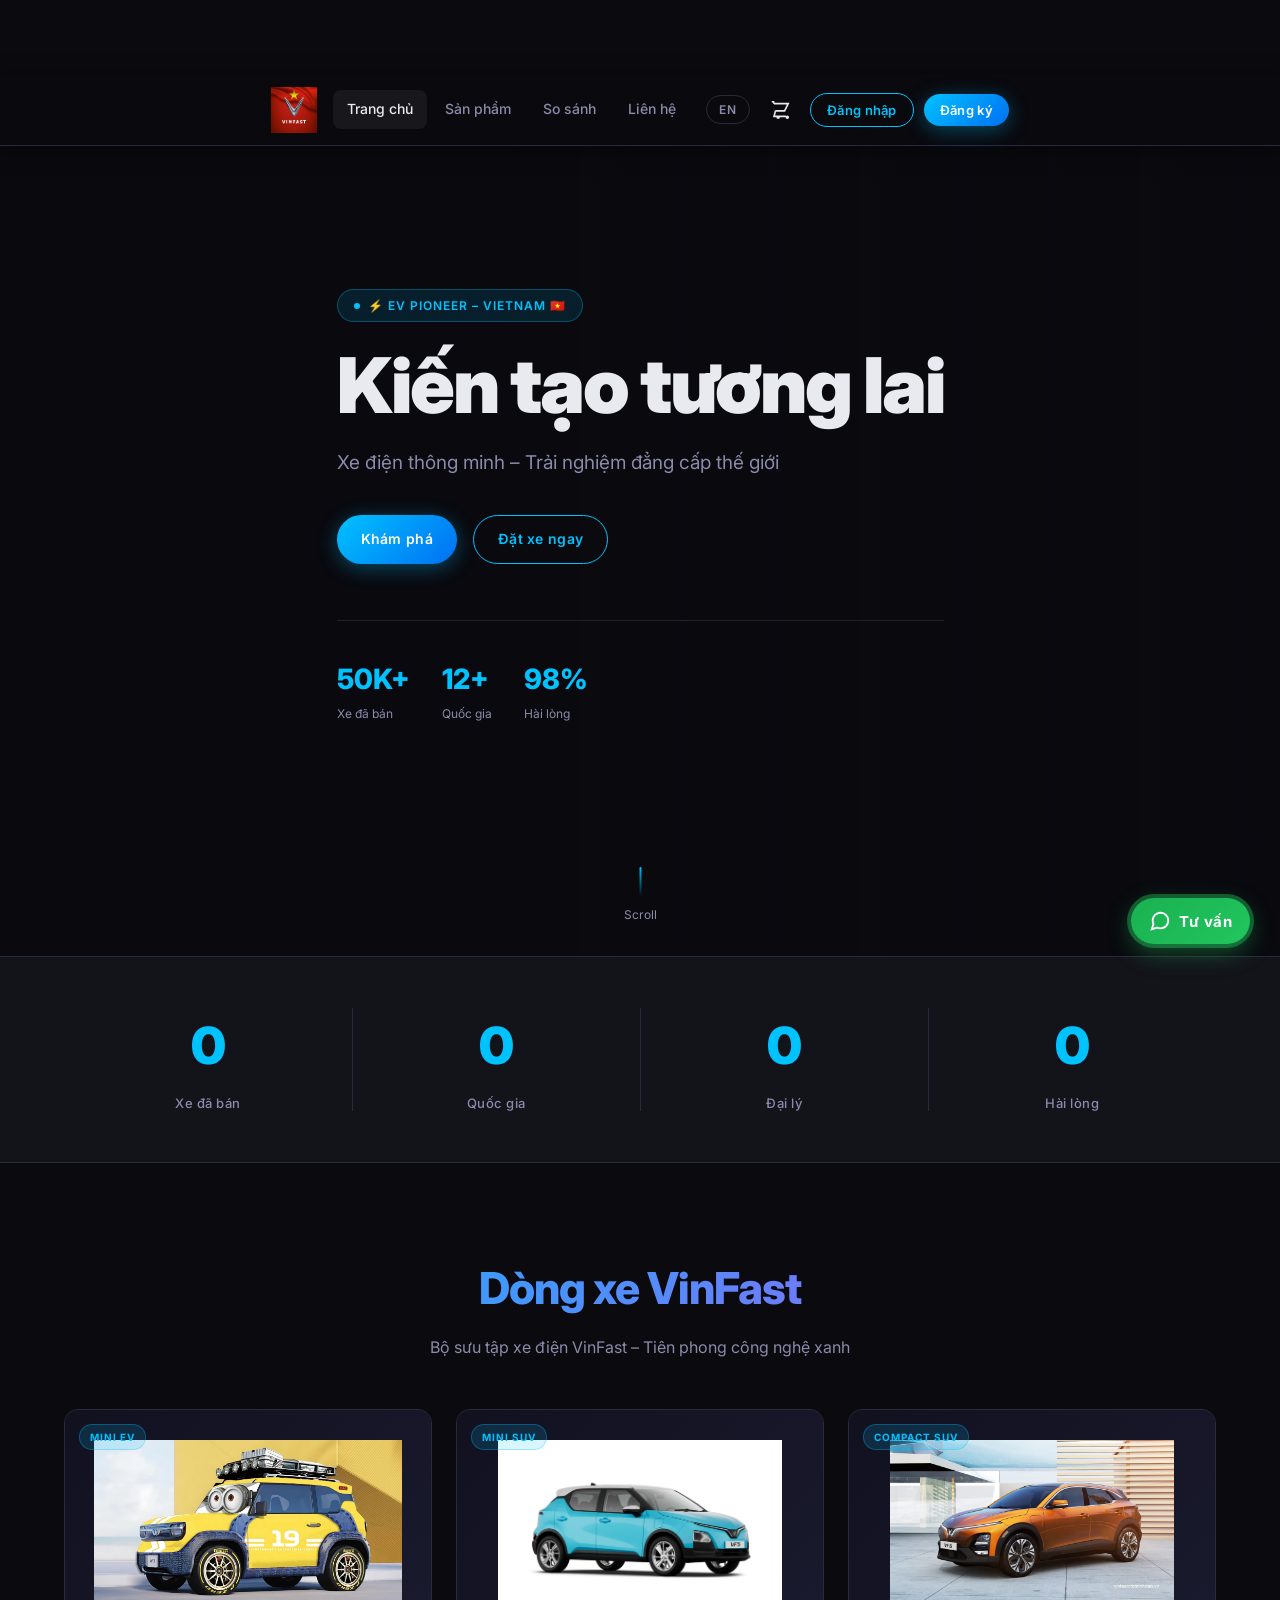
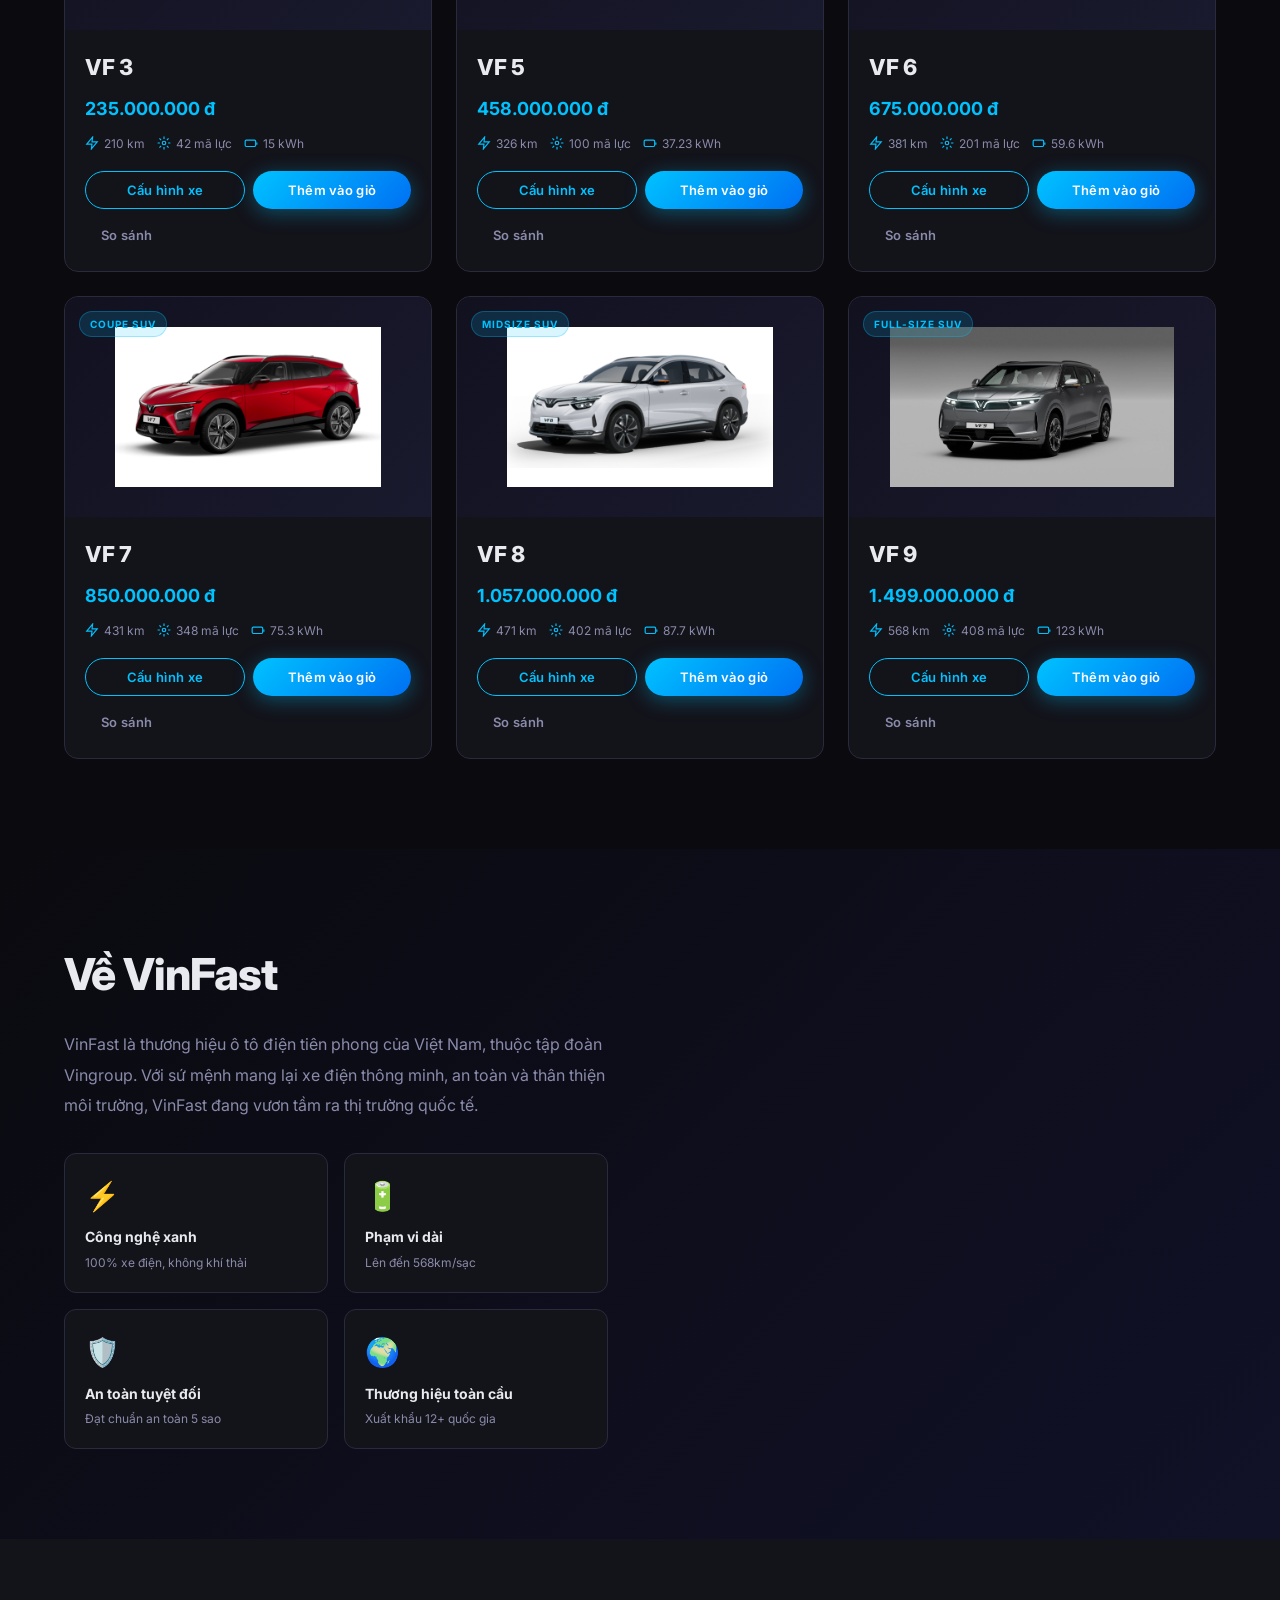
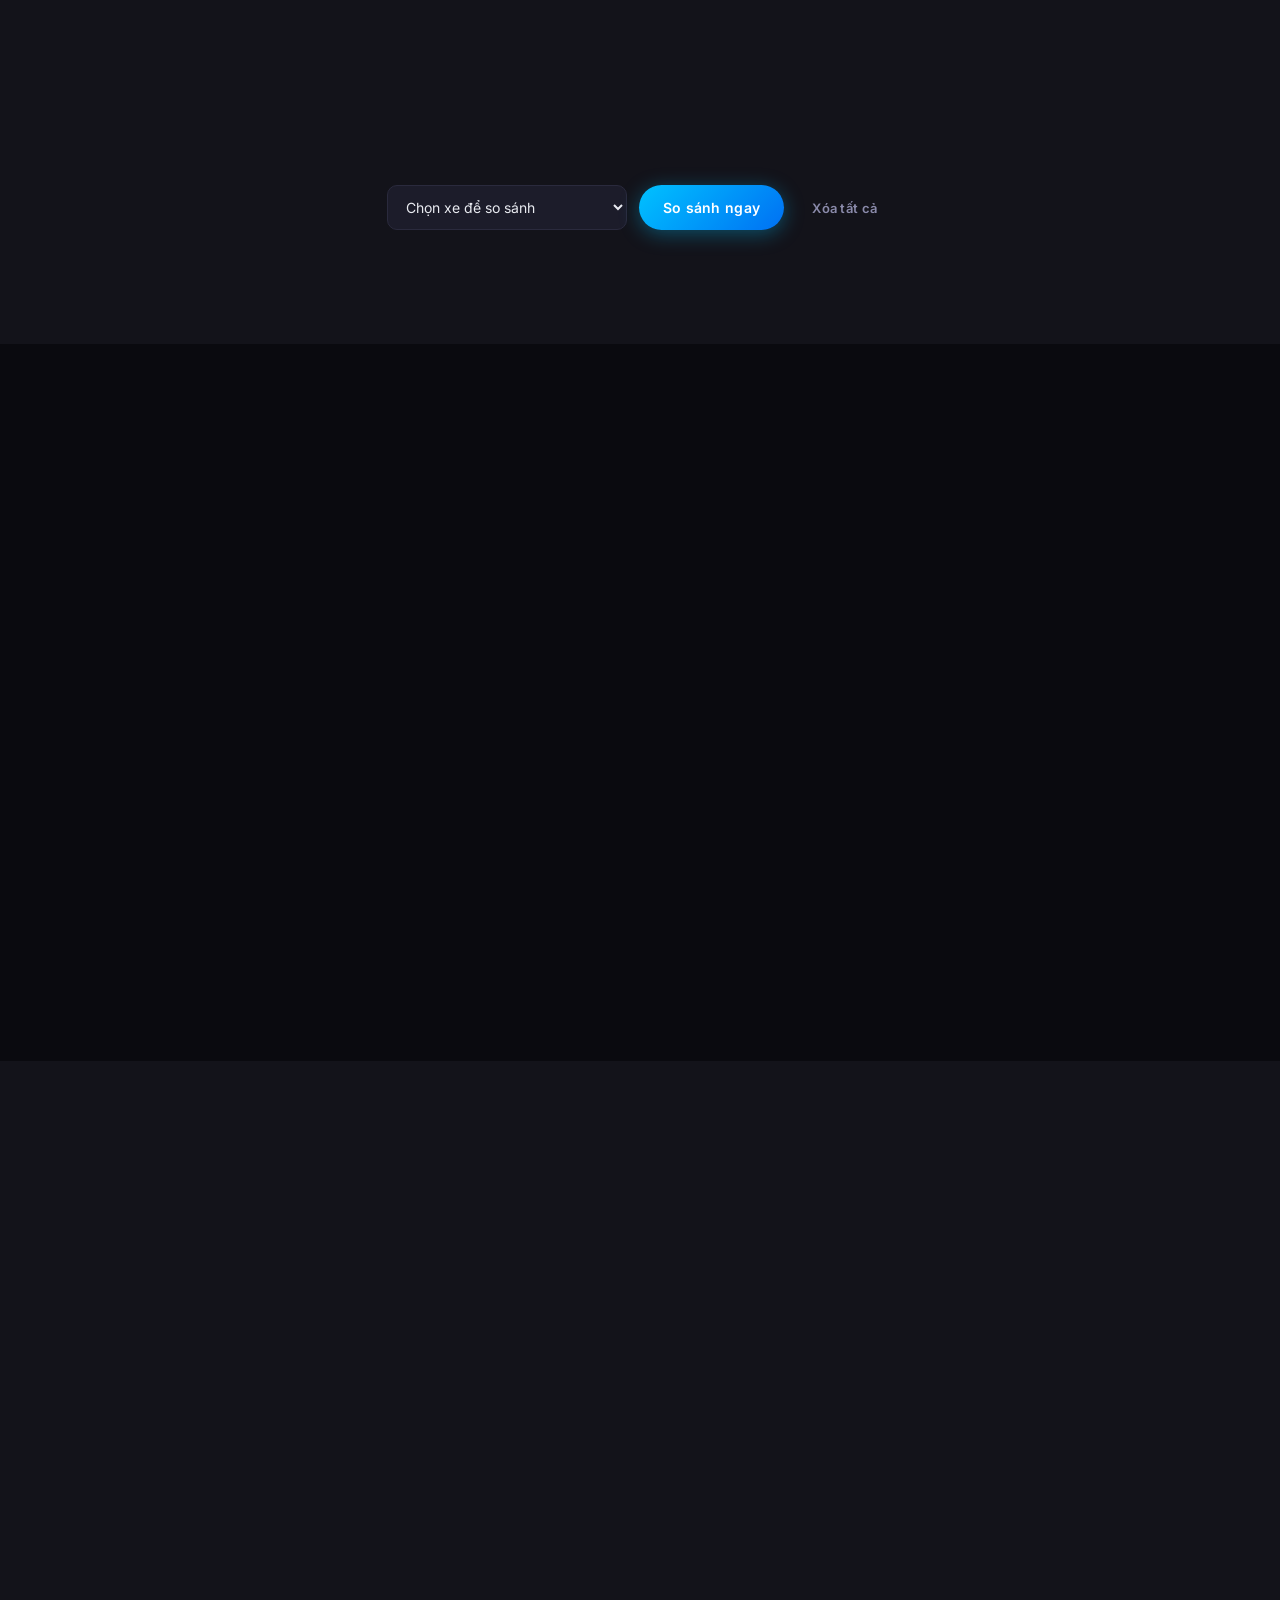
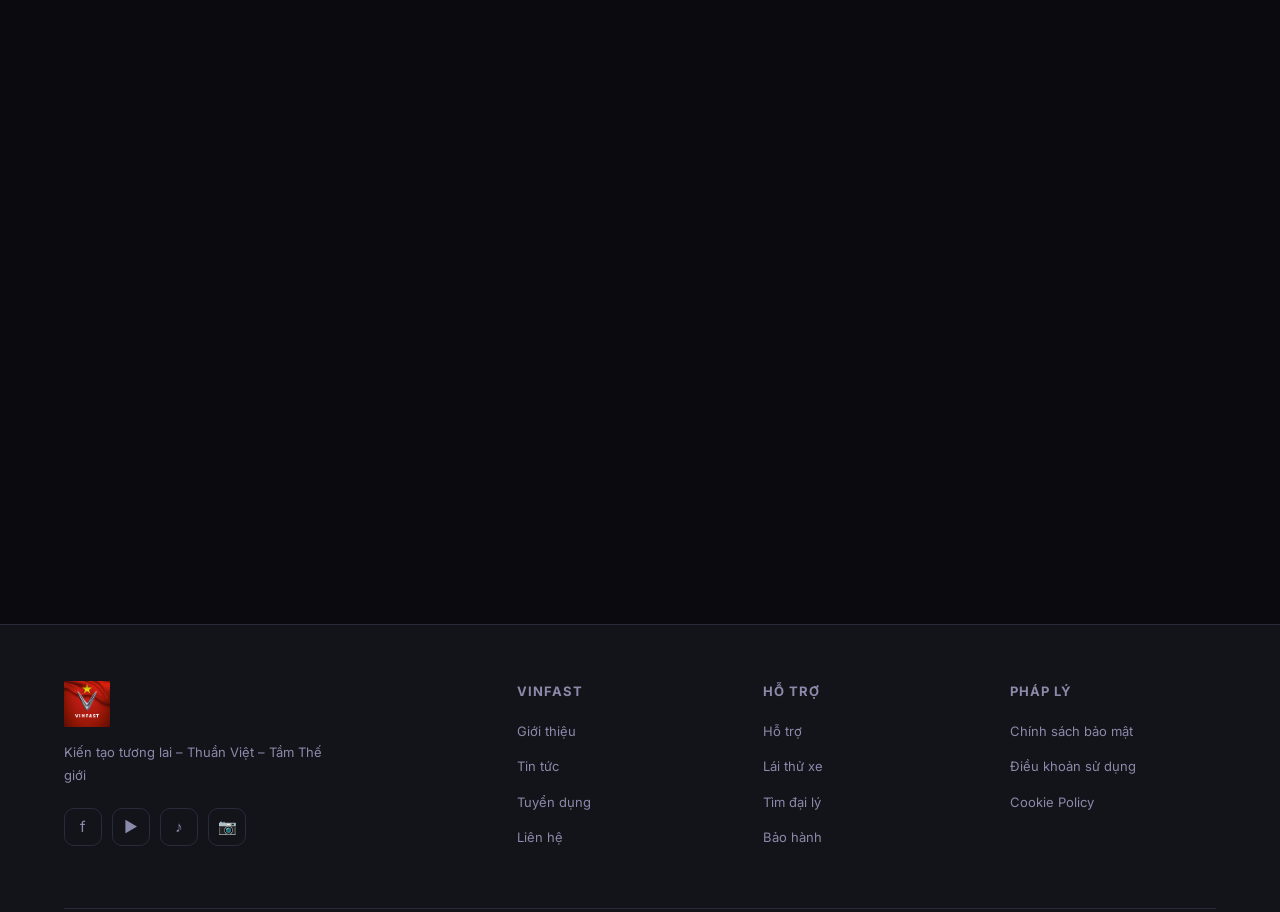
==== profile.html @ 120bb9c7 "Initial commit to GitHub" ====
<!DOCTYPE html>
<html lang="vi">

<head>
  <meta charset="UTF-8">
  <meta name="viewport" content="width=device-width,initial-scale=1">
  <title>Thông tin cá nhân | VinFast</title>
  <link rel="stylesheet" href="css/style.css?v=1.1">
  <style>
    body {
      background: #0f172a;
      color: #f8fafc;
    }

    .profile-section {
      padding: 120px 0 60px;
      min-height: calc(100vh - 300px);
    }

    .profile-grid {
      display: grid;
      grid-template-columns: 1fr 2fr;
      gap: 30px;
      margin-top: 40px;
    }

    @media(max-width: 768px) {
      .profile-grid {
        grid-template-columns: 1fr;
      }
    }

    .profile-card {
      background: rgba(255, 255, 255, 0.03);
      border: 1px solid rgba(255, 255, 255, 0.1);
      border-radius: 20px;
      padding: 30px;
      backdrop-filter: blur(10px);
    }

    .profile-avatar-wrap {
      text-align: center;
      margin-bottom: 24px;
    }

    .profile-avatar-big {
      width: 100px;
      height: 100px;
      border-radius: 50%;
      background: linear-gradient(135deg, #00c2ff, #0070f3);
      color: white;
      font-size: 40px;
      font-weight: 800;
      display: flex;
      align-items: center;
      justify-content: center;
      margin: 0 auto 16px;
      box-shadow: 0 10px 25px rgba(0, 194, 255, 0.3);
    }

    .profile-name-text {
      font-size: 24px;
      font-weight: 700;
      margin-bottom: 4px;
    }

    .profile-email-text {
      color: #94a3b8;
      font-size: 14px;
    }

    .order-history-list {
      margin-top: 20px;
    }

    .order-empty {
      text-align: center;
      padding: 40px 20px;
      background: rgba(0, 0, 0, 0.2);
      border-radius: 12px;
      color: #94a3b8;
    }
  </style>
</head>

<body>

  <!-- ===== HEADER ===== -->
  <header id="main-header" class="scrolled">
    <div class="container">
      <div class="header-inner">
        <a href="index.html" class="logo">
          <img src="images/vinfast_logo.png" alt="VinFast" class="logo-img">
        </a>
        <nav class="nav-links">
          <a href="index.html#hero" data-i18n="nav_home">Trang chủ</a>
          <a href="index.html#products" data-i18n="nav_products">Sản phẩm</a>
          <a href="index.html#compare" data-i18n="nav_compare">So sánh</a>
          <a href="index.html#contact" data-i18n="nav_contact">Liên hệ</a>
        </nav>
        <div class="header-actions">
          <button id="lang-toggle" class="lang-btn">EN</button>
          <button class="cart-btn" onclick="openCart()" aria-label="Giỏ hàng">
            <svg viewBox="0 0 24 24" fill="none" stroke-width="1.8">
              <path
                d="M3 3h2l.4 2M7 13h10l4-8H5.4M7 13l-1.5 6h13M10 21a1 1 0 100-2 1 1 0 000 2zm10 0a1 1 0 100-2 1 1 0 000 2z" />
            </svg>
            <span id="cart-badge">0</span>
          </button>
          <button id="nav-login-btn" class="btn btn-outline btn-sm" onclick="openAuthModal('login')"
            data-i18n="nav_login">Đăng nhập</button>
          <button id="nav-reg-btn" class="btn btn-primary btn-sm" onclick="openAuthModal('register')"
            data-i18n="nav_register">Đăng ký</button>
          <div id="nav-user-menu" style="display:none;align-items:center;gap:12px;position:relative">
            <div class="user-avatar" id="user-avatar-letter">U</div>
            <span id="nav-username"></span>
            <a href="profile.html" class="btn btn-outline btn-sm active"
              style="padding:4px 10px;font-size:12px;border-radius:6px;text-decoration:none;margin-right:8px"
              data-i18n="nav_profile">Hồ sơ</a>
            <button class="logout-btn" onclick="handleProfileLogout()" data-i18n="nav_logout">Đăng xuất</button>
          </div>
        </div>
        <button id="hamburger-btn" class="hamburger" aria-label="Menu">
          <span></span><span></span><span></span>
        </button>
      </div>
    </div>
  </header>

  <!-- MOBILE MENU -->
  <div id="mobile-menu">
    <a href="index.html#hero" data-i18n="nav_home">Trang chủ</a>
    <a href="index.html#products" data-i18n="nav_products">Sản phẩm</a>
    <a href="index.html#compare" data-i18n="nav_compare">So sánh</a>
    <a href="index.html#contact" data-i18n="nav_contact">Liên hệ</a>
    <div class="mobile-actions">
      <button id="lang-toggle-mobile" class="lang-btn"
        onclick="AppState.setLang(AppState.lang==='vi'?'en':'vi')">EN</button>
      <button id="mob-login-btn" class="btn btn-outline btn-sm" onclick="openAuthModal('login')"
        data-i18n="nav_login">Đăng nhập</button>
      <button id="mob-reg-btn" class="btn btn-primary btn-sm" onclick="openAuthModal('register')"
        data-i18n="nav_register">Đăng ký</button>
      <div id="mob-user-actions" style="display:none; gap:10px;">
        <a href="profile.html" class="btn btn-outline btn-sm active" data-i18n="nav_profile">Hồ sơ</a>
        <button class="btn btn-ghost btn-sm" onclick="handleProfileLogout()" data-i18n="nav_logout">Đăng xuất</button>
      </div>
    </div>
  </div>

  <!-- PROFILE SECTION -->
  <section class="profile-section">
    <div class="container">
      <div class="text-center animate-on-scroll">
        <h2 class="section-title text-gradient" data-i18n="profile_title">Thông tin cá nhân</h2>
      </div>

      <div class="profile-grid">
        <!-- Cột Trái: Avatar & Tóm tắt -->
        <div class="profile-card animate-on-scroll" style="align-self: start;">
          <div class="profile-avatar-wrap">
            <div class="profile-avatar-big" id="prof-avatar-letter">U</div>
            <div class="profile-name-text" id="prof-display-name">Người dùng</div>
            <div class="profile-email-text" id="prof-display-email">email@example.com</div>
          </div>
        </div>

        <!-- Cột Phải: Form thông tin & Lịch sử -->
        <div class="profile-body">
          <div class="profile-card animate-on-scroll" style="margin-bottom: 30px;">
            <h3
              style="font-size: 20px; font-weight: 700; border-bottom: 1px solid rgba(255,255,255,0.1); padding-bottom: 16px; margin-bottom: 24px;"
              data-i18n="profile_info">Thông tin chung</h3>
            <form id="profile-form">
              <div class="form-group">
                <label class="form-label" data-i18n="profile_name">Họ và tên</label>
                <input type="text" id="prof-name" class="form-input" required>
              </div>
              <div class="form-group">
                <label class="form-label" data-i18n="profile_email">Email</label>
                <input type="email" id="prof-email" class="form-input" disabled
                  style="opacity: 0.7; cursor: not-allowed;">
              </div>
              <button type="submit" class="btn btn-primary" data-i18n="profile_save">Lưu thay đổi</button>
            </form>
          </div>

          <div class="profile-card animate-on-scroll">
            <h3
              style="font-size: 20px; font-weight: 700; border-bottom: 1px solid rgba(255,255,255,0.1); padding-bottom: 16px; margin-bottom: 24px;"
              data-i18n="profile_orders">Lịch sử đơn hàng</h3>
            <div class="order-history-list">
              <div class="order-empty">
                <svg viewBox="0 0 24 24" fill="none" stroke="currentColor" stroke-width="1.5"
                  style="width:48px;height:48px;margin-bottom:16px;opacity:0.5;display:inline-block;">
                  <path
                    d="M3 3h2l.4 2M7 13h10l4-8H5.4M7 13l-1.5 6h13M7 13l-1-4M10 21a1 1 0 100-2 1 1 0 000 2zm10 0a1 1 0 100-2 1 1 0 000 2z" />
                </svg>
                <div data-i18n="profile_no_orders">Chưa có đơn hàng nào.</div>
              </div>
            </div>
          </div>
        </div>
      </div>
    </div>
  </section>

  <!-- ===== FOOTER ===== -->
  <footer>
    <div class="container">
      <div class="footer-grid">
        <div class="footer-brand">
          <div class="logo">
            <img src="images/vinfast_logo.png" alt="VinFast" class="logo-img">
          </div>
          <p style="margin-top:12px" data-i18n="footer_slogan">Kiến tạo tương lai – Thuần Việt – Tầm Thế giới</p>
          <div class="footer-social">
            <a href="#" class="social-btn" aria-label="Facebook">f</a>
            <a href="#" class="social-btn" aria-label="YouTube">▶</a>
            <a href="#" class="social-btn" aria-label="TikTok">♪</a>
            <a href="#" class="social-btn" aria-label="Instagram">📷</a>
          </div>
        </div>
        <div class="footer-col">
          <h4>VinFast</h4>
          <ul>
            <li><a href="#" data-i18n="footer_about">Giới thiệu</a></li>
            <li><a href="#" data-i18n="footer_news">Tin tức</a></li>
            <li><a href="#" data-i18n="footer_careers">Tuyển dụng</a></li>
            <li><a href="index.html#contact" data-i18n="footer_contact">Liên hệ</a></li>
          </ul>
        </div>
        <div class="footer-col">
          <h4>Hỗ trợ</h4>
          <ul>
            <li><a href="#" data-i18n="footer_support">Trung tâm hỗ trợ</a></li>
            <li><a href="index.html#testdrive">Lái thử xe</a></li>
            <li><a href="#">Tìm đại lý</a></li>
            <li><a href="#">Bảo hành</a></li>
          </ul>
        </div>
        <div class="footer-col">
          <h4>Pháp lý</h4>
          <ul>
            <li><a href="#" data-i18n="footer_policy">Chính sách bảo mật</a></li>
            <li><a href="#" data-i18n="footer_terms">Điều khoản sử dụng</a></li>
            <li><a href="#">Cookie Policy</a></li>
          </ul>
        </div>
      </div>
      <div class="footer-bottom">
        <p class="footer-copy" data-i18n="footer_copy">© 2024 VinFast Auto. All rights reserved.</p>
        <div class="footer-legal">
          <a href="#" data-i18n="footer_policy">Chính sách</a>
          <a href="#" data-i18n="footer_terms">Điều khoản</a>
        </div>
      </div>
    </div>
  </footer>

  <!-- ===== CART SIDEBAR & AUTH (Must be exactly same layout for JS) ===== -->
  <div id="cart-overlay"></div>
  <aside id="cart-sidebar">
    <div class="cart-header">
      <h2 data-i18n="cart_title">🛒 Giỏ hàng</h2>
      <button class="cart-close" onclick="closeCart()">✕</button>
    </div>
    <div id="cart-body"></div>
    <div class="cart-footer">
      <div class="cart-total-row">
        <span class="cart-total-label" data-i18n="cart_total">Tổng cộng</span>
        <span id="cart-total-price">0 đ</span>
      </div>
      <button class="btn btn-primary cart-checkout-btn" onclick="showToast('Tính năng thanh toán đang phát triển')"
        data-i18n="cart_checkout">Thanh toán</button>
    </div>
  </aside>

  <!-- We still need auth modal in DOM because app.js might try to open it if user clicks "Đăng nhập" before redirected -->
  <div id="auth-modal">
    <div class="auth-box"><button class="auth-close" onclick="closeAuthModal()">✕</button>
      <div class="auth-tabs"><button class="auth-tab-btn active" data-tab="login"
          onclick="switchAuthTab('login')">...</button></div>
      <form id="login-form"></form>
      <form id="reg-form" style="display:none"></form>
    </div>
  </div>

  <!-- WIDGETS -->
  <div id="chat-widget" class="chat-widget">
    <button class="chat-fab" onclick="toggleChatMenu()">
      <div class="chat-fab-pulse"></div>
      <div class="chat-fab-inner"><svg viewBox="0 0 24 24" fill="none" stroke="currentColor" stroke-width="2">
          <path
            d="M21 11.5a8.38 8.38 0 0 1-.9 3.8 8.5 8.5 0 0 1-7.6 4.7 8.38 8.38 0 0 1-3.8-.9L3 21l1.9-5.7a8.38 8.38 0 0 1-.9-3.8 8.5 8.5 0 0 1 4.7-7.6 8.38 8.38 0 0 1 3.8-.9h.5a8.48 8.48 0 0 1 8 8v.5z">
          </path>
        </svg><span class="chat-fab-text" data-i18n="chat_advise">Tư vấn</span></div>
    </button>
    <div id="chat-menu" class="chat-menu">
      <div class="chat-menu-header">
        <h3 data-i18n="chat_support">Hỗ trợ 24/7</h3><button class="chat-close" onclick="toggleChatMenu()">✕</button>
      </div>
    </div>
  </div>

  <script src="js/data.js?v=1.1"></script>
  <script src="js/app.js?v=1.1"></script>
  <script>
    function handleProfileLogout() {
      handleLogout();
      setTimeout(() => {
        window.location.href = 'index.html';
      }, 500);
    }

    document.addEventListener('DOMContentLoaded', () => {
      const user = AppState.user;
      if (!user) {
        showToast(t('toast_login_required'), 'error');
        setTimeout(() => window.location.href = 'index.html', 1000);
        return;
      }

      // Populate profile data
      const nameInput = document.getElementById('prof-name');
      const emailInput = document.getElementById('prof-email');
      const dispName = document.getElementById('prof-display-name');
      const dispEmail = document.getElementById('prof-display-email');
      const avatarLtr = document.getElementById('prof-avatar-letter');

      if (nameInput) nameInput.value = user.name || '';
      if (emailInput) emailInput.value = user.email || '';
      if (dispName) dispName.textContent = user.name || '';
      if (dispEmail) dispEmail.textContent = user.email || '';
      if (avatarLtr) avatarLtr.textContent = user.name ? user.name.charAt(0).toUpperCase() : 'U';

      const form = document.getElementById('profile-form');
      if (form) {
        form.addEventListener('submit', (e) => {
          e.preventDefault();
          const newName = nameInput.value.trim();
          if (!newName) return;

          // Update users array in localStorage
          const users = getUsers();
          const userIndex = users.findIndex(u => u.email === user.email);
          if (userIndex > -1) {
            users[userIndex].name = newName;
            saveUsers(users);
          }

          // Update AppState
          user.name = newName;
          AppState.setUser(user);

          // Update headers and page
          updateUserUI(); // This will refresh top header
          dispName.textContent = newName;
          avatarLtr.textContent = newName.charAt(0).toUpperCase();

          showToast(t('contact_success') || 'Cập nhật thành công!');
        });
      }
    });
  </script>
</body>

</html>
---- css/style.css ----
@import url('https://fonts.googleapis.com/css2?family=Inter:wght@300;400;500;600;700;800;900&display=swap');

/* ===== RESET & BASE ===== */
*,*::before,*::after{box-sizing:border-box;margin:0;padding:0}
html{scroll-behavior:smooth}
body{font-family:'Inter',sans-serif;background:#0a0a0f;color:#e8eaf0;overflow-x:hidden;line-height:1.6}
img{max-width:100%;display:block}
a{text-decoration:none;color:inherit}
button{cursor:pointer;border:none;background:none;font-family:inherit}
input,textarea,select{font-family:inherit}
ul{list-style:none}

/* ===== CSS VARIABLES ===== */
:root{
  --c-bg:#0a0a0f;
  --c-surface:#13131a;
  --c-surface2:#1c1c2a;
  --c-border:#2a2a3d;
  --c-text:#e8eaf0;
  --c-muted:#8a8aaa;
  --c-primary:#00c2ff;
  --c-primary-dark:#0090cc;
  --c-accent:#ff4d6d;
  --c-gold:#f0b429;
  --c-success:#22c55e;
  --header-h:72px;
  --radius:14px;
  --radius-sm:8px;
  --shadow:0 8px 32px rgba(0,194,255,.10);
  --transition:.28s cubic-bezier(.4,0,.2,1);
}

/* ===== SCROLLBAR ===== */
::-webkit-scrollbar{width:6px}
::-webkit-scrollbar-track{background:#0a0a0f}
::-webkit-scrollbar-thumb{background:#2a2a3d;border-radius:3px}

/* ===== UTILITY ===== */
.container{max-width:1200px;margin:0 auto;padding:0 24px}
.section{padding:90px 0}
.section-title{font-size:clamp(28px,4vw,44px);font-weight:800;letter-spacing:-1px;margin-bottom:12px}
.section-sub{color:var(--c-muted);font-size:16px;margin-bottom:48px}
.text-center{text-align:center}
.text-gradient{background:linear-gradient(135deg,var(--c-primary),#a855f7);-webkit-background-clip:text;-webkit-text-fill-color:transparent;background-clip:text}

/* ===== BUTTONS ===== */
.btn{display:inline-flex;align-items:center;gap:8px;padding:12px 24px;border-radius:50px;font-size:14px;font-weight:600;transition:var(--transition);white-space:nowrap;letter-spacing:.3px}
.btn-primary{background:linear-gradient(135deg,var(--c-primary),#0070f3);color:#fff;box-shadow:0 4px 20px rgba(0,194,255,.35)}
.btn-primary:hover{transform:translateY(-2px);box-shadow:0 8px 30px rgba(0,194,255,.5)}
.btn-outline{border:1.5px solid var(--c-primary);color:var(--c-primary)}
.btn-outline:hover{background:rgba(0,194,255,.1);transform:translateY(-2px)}
.btn-ghost{color:var(--c-muted);font-size:13px;padding:8px 16px}
.btn-ghost:hover{color:var(--c-primary)}
.btn-sm{padding:8px 16px;font-size:13px}
.btn-accent{background:linear-gradient(135deg,var(--c-accent),#ff8c69);color:#fff}
.btn-accent:hover{transform:translateY(-2px);box-shadow:0 8px 24px rgba(255,77,109,.4)}

/* ===== HEADER ===== */
#main-header{position:fixed;top:0;left:0;right:0;z-index:1000;height:var(--header-h);display:flex;align-items:center;transition:var(--transition)}
#main-header.scrolled{background:rgba(10,10,15,.92);backdrop-filter:blur(20px);-webkit-backdrop-filter:blur(20px);border-bottom:1px solid var(--c-border);box-shadow:0 4px 24px rgba(0,0,0,.4)}
.header-inner{display:flex;align-items:center;justify-content:space-between;gap:16px;width:100%}
.logo-img{height:46px;width:auto;object-fit:contain;transition:var(--transition)}
.logo-img:hover{transform:scale(1.05)}
.nav-links{display:flex;align-items:center;gap:4px}
.nav-links a{padding:8px 14px;border-radius:8px;font-size:14px;font-weight:500;color:var(--c-muted);transition:var(--transition)}
.nav-links a:hover,.nav-links a.active{color:var(--c-text);background:rgba(255,255,255,.06)}
.header-actions{display:flex;align-items:center;gap:10px}
.lang-btn{padding:6px 12px;border-radius:20px;border:1.5px solid var(--c-border);color:var(--c-muted);font-size:12px;font-weight:600;transition:var(--transition);letter-spacing:1px}
.lang-btn:hover{border-color:var(--c-primary);color:var(--c-primary)}
.cart-btn{position:relative;width:40px;height:40px;display:flex;align-items:center;justify-content:center;border-radius:10px;transition:var(--transition)}
.cart-btn:hover{background:rgba(255,255,255,.06)}
.cart-btn svg{width:22px;height:22px;stroke:var(--c-text)}
#cart-badge{position:absolute;top:4px;right:4px;background:var(--c-accent);color:#fff;width:18px;height:18px;border-radius:50%;font-size:10px;font-weight:700;display:none;align-items:center;justify-content:center}
#nav-user-menu{display:none;align-items:center;gap:8px}
.user-avatar{width:36px;height:36px;border-radius:50%;background:linear-gradient(135deg,var(--c-primary),#a855f7);display:flex;align-items:center;justify-content:center;font-weight:700;font-size:14px;cursor:pointer}
#nav-username{font-size:13px;font-weight:600;color:var(--c-text);max-width:100px;overflow:hidden;text-overflow:ellipsis;white-space:nowrap}
.logout-btn{font-size:12px;color:var(--c-muted);padding:6px 10px;border-radius:8px;transition:var(--transition)}
.logout-btn:hover{color:var(--c-accent);background:rgba(255,77,109,.1)}
.hamburger{display:none;flex-direction:column;gap:5px;width:32px;padding:4px}
.hamburger span{display:block;height:2px;background:var(--c-text);border-radius:2px;transition:var(--transition)}
.hamburger.active span:nth-child(1){transform:translateY(7px) rotate(45deg)}
.hamburger.active span:nth-child(2){opacity:0}
.hamburger.active span:nth-child(3){transform:translateY(-7px) rotate(-45deg)}

/* ===== MOBILE MENU ===== */
#mobile-menu{display:none;position:fixed;top:var(--header-h);left:0;right:0;background:rgba(13,13,20,.98);backdrop-filter:blur(20px);padding:20px 24px;flex-direction:column;gap:8px;z-index:999;border-bottom:1px solid var(--c-border);transform:translateY(-10px);opacity:0;transition:var(--transition)}
#mobile-menu.open{display:flex;transform:none;opacity:1}
#mobile-menu a{padding:12px 16px;border-radius:10px;font-size:15px;font-weight:500;color:var(--c-muted)}
#mobile-menu a:hover{background:rgba(255,255,255,.06);color:var(--c-text)}
.mobile-actions{display:flex;gap:8px;flex-wrap:wrap;padding-top:8px;border-top:1px solid var(--c-border);margin-top:8px}

/* ===== HERO ===== */
#hero{min-height:100vh;position:relative;display:flex;align-items:center;overflow:hidden}
.hero-bg{position:absolute;inset:0;background-size:cover;background-position:center;will-change:transform}
.hero-bg::after{content:'';position:absolute;inset:0;background:linear-gradient(to right,rgba(10,10,15,.85) 40%,rgba(10,10,15,.3) 100%)}
.hero-content{position:relative;z-index:1;max-width:960px}
.hero-badge{display:inline-flex;align-items:center;gap:8px;padding:6px 16px;background:rgba(0,194,255,.12);border:1px solid rgba(0,194,255,.3);border-radius:50px;font-size:12px;font-weight:600;color:var(--c-primary);margin-bottom:24px;letter-spacing:1px}
.hero-badge::before{content:'';width:6px;height:6px;background:var(--c-primary);border-radius:50%;animation:pulse 2s infinite}
.hero-title{font-size:clamp(42px,6vw,84px);font-weight:900;line-height:1.05;letter-spacing:-2px;margin-bottom:20px;white-space:nowrap}
.hero-sub{font-size:clamp(15px,2vw,19px);color:var(--c-muted);max-width:640px;margin-bottom:36px;line-height:1.7}
.hero-cta{display:flex;gap:16px;flex-wrap:wrap}
.hero-stats{display:flex;gap:32px;margin-top:56px;padding-top:36px;border-top:1px solid rgba(255,255,255,.1)}
.hero-stat-item{text-align:left}
.hero-stat-num{font-size:28px;font-weight:800;color:var(--c-primary)}
.hero-stat-label{font-size:12px;color:var(--c-muted);margin-top:2px}
.hero-scroll{position:absolute;bottom:32px;left:50%;transform:translateX(-50%);display:flex;flex-direction:column;align-items:center;gap:8px;color:var(--c-muted);font-size:12px;animation:bounce 2s infinite}
.scroll-dot{width:2px;height:30px;background:linear-gradient(to bottom,var(--c-primary),transparent);border-radius:1px}

/* ===== STATS SECTION ===== */
#stats-section{background:var(--c-surface);border-top:1px solid var(--c-border);border-bottom:1px solid var(--c-border)}
.stats-grid{display:grid;grid-template-columns:repeat(4,1fr);gap:0}
.stat-card{padding:48px 24px;text-align:center;position:relative}
.stat-card+.stat-card::before{content:'';position:absolute;left:0;top:25%;height:50%;width:1px;background:var(--c-border)}
.stat-number{font-size:clamp(32px,4vw,52px);font-weight:900;color:var(--c-primary)}
.stat-label{font-size:13px;color:var(--c-muted);margin-top:6px;font-weight:500;letter-spacing:.5px}

/* ===== PRODUCTS ===== */
#products{background:var(--c-bg)}
.products-filter{display:flex;gap:8px;flex-wrap:wrap;justify-content:center;margin-bottom:48px}
.filter-btn{padding:8px 20px;border-radius:50px;font-size:13px;font-weight:600;border:1.5px solid var(--c-border);color:var(--c-muted);transition:var(--transition)}
.filter-btn.active,.filter-btn:hover{border-color:var(--c-primary);color:var(--c-primary);background:rgba(0,194,255,.08)}
#products-grid{display:grid;grid-template-columns:repeat(3,1fr);gap:24px}
.product-card{background:var(--c-surface);border:1px solid var(--c-border);border-radius:var(--radius);overflow:hidden;position:relative;transition:var(--transition);display:flex;flex-direction:column}
.product-card:hover{border-color:rgba(0,194,255,.4);box-shadow:0 20px 60px rgba(0,194,255,.12);transform:translateY(-6px)}
.product-card-badge{position:absolute;top:14px;left:14px;z-index:1;padding:4px 10px;background:rgba(0,194,255,.15);border:1px solid rgba(0,194,255,.3);border-radius:50px;font-size:10px;font-weight:700;color:var(--c-primary);letter-spacing:1px;text-transform:uppercase}
.product-card-img-wrap{background:linear-gradient(135deg,#111120,#1a1a2e);padding:24px;display:flex;align-items:center;justify-content:center;min-height:220px;overflow:hidden}
.product-card-img{height:160px;width:auto;object-fit:contain;transition:transform .5s cubic-bezier(.4,0,.2,1)}
.product-card:hover .product-card-img{transform:scale(1.06)}
.product-card-body{padding:20px;flex:1;display:flex;flex-direction:column;gap:10px}
.product-card-name{font-size:22px;font-weight:800;letter-spacing:-0.5px}
.product-card-price{font-size:18px;font-weight:700;color:var(--c-primary)}
.product-card-specs{display:flex;gap:12px;flex-wrap:wrap}
.spec-item{display:flex;align-items:center;gap:5px;font-size:12px;color:var(--c-muted)}
.spec-item svg{width:14px;height:14px;stroke:var(--c-primary);flex-shrink:0}
.product-card-actions{display:flex;gap:8px;margin-top:8px}
.product-card-actions .btn{flex:1;justify-content:center;padding:10px 12px;font-size:13px}

/* ===== CONFIGURATOR MODAL ===== */
#configurator-modal{position:fixed;inset:0;z-index:2000;display:none;align-items:center;justify-content:center;padding:20px;background:rgba(0,0,0,.7);backdrop-filter:blur(8px)}
#configurator-modal.active{display:flex}
.config-box{background:var(--c-surface);border:1px solid var(--c-border);border-radius:20px;width:100%;max-width:960px;max-height:92vh;overflow:hidden;display:grid;grid-template-columns:1fr 1fr}
.config-preview{background:linear-gradient(160deg,#0d0d1a,#111128,#0d1a2a);display:flex;flex-direction:column;gap:16px;padding:32px 28px;border-radius:20px 0 0 20px;overflow-y:auto}
.config-preview img{width:100%;max-width:280px;height:160px;object-fit:contain;filter:drop-shadow(0 16px 32px rgba(0,194,255,.2));transition:var(--transition);margin:0 auto}
#config-car-name{font-size:26px;font-weight:900;text-align:center;color:#fff}
#config-color-name{font-size:13px;color:#b8bcd0;text-align:center;margin-top:-6px;font-weight:500}

/* Specs grid inside preview */
.config-specs-grid{display:grid;grid-template-columns:1fr 1fr;gap:8px;margin-top:4px}
.config-spec-item{display:flex;align-items:center;gap:10px;background:rgba(0,194,255,.06);border:1px solid rgba(0,194,255,.15);border-radius:10px;padding:10px 12px}
.config-spec-item svg{width:18px;height:18px;stroke:var(--c-primary);flex-shrink:0}
.config-spec-val{font-size:15px;font-weight:800;color:#fff;line-height:1.2}
.config-spec-key{font-size:11px;color:#9ba3bf;margin-top:3px;text-transform:uppercase;letter-spacing:.8px;font-weight:600}

/* Description & highlights blocks */
.config-desc-block{border-top:1px solid var(--c-border);padding-top:14px}
.config-desc-text{font-size:13.5px;color:#c4c8dc;line-height:1.85;margin-top:6px}
.config-highlights-list{list-style:none;display:flex;flex-direction:column;gap:8px;margin-top:8px}
.config-highlight-item{display:flex;align-items:flex-start;gap:9px;font-size:13.5px;color:#dde1f0;font-weight:500;line-height:1.5}
.config-highlight-item svg{width:16px;height:16px;fill:var(--c-primary);flex-shrink:0;margin-top:3px}

/* Version description tooltip */
.config-version-desc{font-size:13px;color:#c4c8dc;line-height:1.75;background:rgba(0,194,255,.08);border-left:3px solid var(--c-primary);padding:10px 14px;border-radius:0 8px 8px 0;margin-top:10px;display:none;animation:fadeIn .25s ease}
@keyframes fadeIn{from{opacity:0;transform:translateY(-4px)}to{opacity:1;transform:none}}

.config-form{padding:28px 32px;display:flex;flex-direction:column;gap:20px;overflow-y:auto;max-height:92vh}
.config-close{position:absolute;top:14px;right:14px;width:34px;height:34px;border-radius:50%;background:rgba(255,255,255,.08);display:flex;align-items:center;justify-content:center;font-size:16px;color:var(--c-muted);transition:var(--transition);z-index:1}
.config-close:hover{background:rgba(255,77,109,.2);color:var(--c-accent)}
.config-section-label{font-size:11px;font-weight:700;letter-spacing:1.5px;color:#9ba3bf;text-transform:uppercase;margin-bottom:10px}
.color-swatches{display:flex;gap:10px;flex-wrap:wrap}
.color-swatch{width:30px;height:30px;border-radius:50%;cursor:pointer;border:3px solid transparent;transition:var(--transition)}
.color-swatch.active,.color-swatch:hover{border-color:var(--c-primary);transform:scale(1.15);box-shadow:0 0 0 2px rgba(0,194,255,.4)}
.version-btns{display:flex;gap:8px;flex-wrap:wrap}
.version-btn{padding:9px 14px;border-radius:10px;border:1.5px solid var(--c-border);font-size:14px;font-weight:600;color:#c0c4d8;transition:var(--transition);text-align:left}
.version-btn.active,.version-btn:hover{border-color:var(--c-primary);color:var(--c-text);background:rgba(0,194,255,.08)}
.version-price{display:block;font-size:11px;color:var(--c-primary);margin-top:2px;font-weight:500}
.battery-options{display:flex;flex-direction:column;gap:8px}
.battery-option{display:flex;align-items:center;gap:10px;padding:12px 16px;border-radius:10px;border:1.5px solid var(--c-border);font-size:14px;font-weight:500;color:#c0c4d8;cursor:pointer;transition:var(--transition)}
.battery-option:hover,.battery-option.active{border-color:var(--c-primary);background:rgba(0,194,255,.06);color:var(--c-text)}
.battery-option input{accent-color:var(--c-primary)}
.config-price-wrap{background:rgba(0,194,255,.06);border:1px solid rgba(0,194,255,.2);border-radius:12px;padding:16px;text-align:center}
.config-price-label{font-size:13px;color:#9ba3bf;margin-bottom:6px;font-weight:600;letter-spacing:.5px}
#config-price{font-size:24px;font-weight:800;color:var(--c-primary)}

/* ===== AUTH MODAL ===== */
#auth-modal{position:fixed;inset:0;z-index:3000;display:none;align-items:center;justify-content:center;padding:20px;background:rgba(0,0,0,.7);backdrop-filter:blur(8px)}
#auth-modal.active{display:flex}
.auth-box{background:var(--c-surface);border:1px solid var(--c-border);border-radius:20px;width:100%;max-width:420px;padding:40px;position:relative}
.auth-logo{text-align:center;margin-bottom:28px}
.auth-logo .logo-badge{font-size:18px;padding:8px 20px;letter-spacing:2px}
.auth-tabs{display:flex;background:var(--c-surface2);border-radius:10px;padding:4px;margin-bottom:28px}
.auth-tab-btn{flex:1;padding:9px;border-radius:8px;font-size:14px;font-weight:600;color:var(--c-muted);transition:var(--transition)}
.auth-tab-btn.active{background:var(--c-primary);color:#fff;box-shadow:0 4px 12px rgba(0,194,255,.3)}
.auth-close{position:absolute;top:16px;right:16px;width:32px;height:32px;border-radius:50%;background:rgba(255,255,255,.06);display:flex;align-items:center;justify-content:center;font-size:16px;color:var(--c-muted);transition:var(--transition)}
.auth-close:hover{background:rgba(255,77,109,.2);color:var(--c-accent)}
.form-group{display:flex;flex-direction:column;gap:6px;margin-bottom:14px}
.form-label{font-size:12px;font-weight:600;color:var(--c-muted);letter-spacing:.5px}
.form-input{background:var(--c-surface2);border:1.5px solid var(--c-border);border-radius:10px;padding:12px 14px;font-size:14px;color:var(--c-text);transition:var(--transition);width:100%}
.form-input:focus{outline:none;border-color:var(--c-primary);box-shadow:0 0 0 3px rgba(0,194,255,.12)}
.form-error{font-size:12px;color:var(--c-accent);min-height:20px;margin-top:-8px}
.form-submit{width:100%;justify-content:center;padding:14px;font-size:15px;margin-top:8px;border-radius:12px}
.auth-switch{text-align:center;font-size:13px;color:var(--c-muted);margin-top:16px}
.auth-switch a{color:var(--c-primary);cursor:pointer;font-weight:600}
.auth-switch a:hover{text-decoration:underline}

/* ===== CART SIDEBAR ===== */
#cart-overlay{position:fixed;inset:0;z-index:1500;background:rgba(0,0,0,.5);backdrop-filter:blur(4px);display:none;opacity:0;transition:opacity .3s}
#cart-overlay.active{display:block;opacity:1}
#cart-sidebar{position:fixed;top:0;right:0;bottom:0;z-index:1600;width:min(420px,100vw);background:var(--c-surface);border-left:1px solid var(--c-border);display:flex;flex-direction:column;transform:translateX(100%);transition:.35s cubic-bezier(.4,0,.2,1)}
#cart-sidebar.open{transform:none}
.cart-header{display:flex;align-items:center;justify-content:space-between;padding:20px 24px;border-bottom:1px solid var(--c-border)}
.cart-header h2{font-size:18px;font-weight:700}
.cart-close{width:36px;height:36px;border-radius:50%;background:rgba(255,255,255,.06);display:flex;align-items:center;justify-content:center;font-size:18px;color:var(--c-muted);transition:var(--transition)}
.cart-close:hover{background:rgba(255,77,109,.15);color:var(--c-accent)}
#cart-body{flex:1;overflow-y:auto;padding:16px}
.cart-empty{display:flex;flex-direction:column;align-items:center;justify-content:center;height:300px;gap:16px;color:var(--c-muted)}
.cart-empty svg{width:60px;height:60px;stroke:var(--c-border)}
.cart-item{display:flex;gap:14px;padding:14px;background:var(--c-surface2);border-radius:12px;margin-bottom:10px;border:1px solid var(--c-border)}
.cart-item-img{width:80px;height:60px;object-fit:contain;border-radius:8px;background:#111}
.cart-item-info{flex:1;min-width:0}
.cart-item-name{font-size:14px;font-weight:700}
.cart-item-version{font-size:11px;color:var(--c-primary);font-weight:600;margin-left:6px}
.cart-item-meta{font-size:12px;color:var(--c-muted);display:flex;align-items:center;gap:4px;margin-top:2px}
.color-dot{width:10px;height:10px;border-radius:50%;display:inline-block;border:1px solid rgba(255,255,255,.2)}
.cart-item-price{font-size:13px;font-weight:700;color:var(--c-primary);margin-top:4px}
.cart-item-actions{display:flex;align-items:center;justify-content:space-between;margin-top:8px}
.qty-ctrl{display:flex;align-items:center;gap:0;background:var(--c-bg);border-radius:8px;overflow:hidden}
.qty-ctrl button{width:30px;height:30px;font-size:16px;font-weight:700;color:var(--c-muted);transition:var(--transition)}
.qty-ctrl button:hover{background:rgba(0,194,255,.15);color:var(--c-primary)}
.qty-ctrl span{font-size:13px;font-weight:700;padding:0 8px}
.cart-remove-btn{font-size:11px;color:var(--c-accent);font-weight:600;padding:4px 8px;border-radius:6px;transition:var(--transition)}
.cart-remove-btn:hover{background:rgba(255,77,109,.1)}
.cart-footer{padding:20px 24px;border-top:1px solid var(--c-border)}
.cart-total-row{display:flex;justify-content:space-between;align-items:center;margin-bottom:14px}
.cart-total-label{font-size:14px;color:var(--c-muted);font-weight:600}
#cart-total-price{font-size:20px;font-weight:800;color:var(--c-primary)}
.cart-checkout-btn{width:100%;justify-content:center;padding:14px;border-radius:12px;font-size:15px}

/* ===== COMPARE ===== */
#compare{background:var(--c-surface)}
#compare-section{display:none;margin-top:32px;overflow-x:auto}
#compare-table{width:100%;border-collapse:collapse}
#compare-table th,#compare-table td{padding:14px 16px;text-align:center;border-bottom:1px solid var(--c-border);font-size:14px}
#compare-table th{font-weight:700;font-size:16px;color:var(--c-text)}
#compare-table .compare-label{text-align:left;color:var(--c-muted);font-weight:600;font-size:13px;text-transform:uppercase;letter-spacing:.5px}
.compare-thumb{width:100px;height:60px;object-fit:contain;margin:0 auto 8px}
#compare-table tbody tr:hover{background:rgba(0,194,255,.04)}

/* ===== COMPARE BAR ===== */
#compare-bar{position:fixed;bottom:0;left:0;right:0;z-index:900;background:rgba(19,19,26,.96);backdrop-filter:blur(16px);border-top:1px solid var(--c-border);padding:12px 24px;display:none;align-items:center;gap:16px}
#compare-bar-list{display:flex;gap:12px;flex:1}
.compare-bar-item{display:flex;align-items:center;gap:8px;background:var(--c-surface2);border:1px solid var(--c-border);border-radius:10px;padding:6px 12px}
.compare-bar-item img{width:50px;height:32px;object-fit:contain}
.compare-bar-item span{font-size:13px;font-weight:600}
.compare-bar-item button{width:20px;height:20px;border-radius:50%;background:rgba(255,77,109,.2);color:var(--c-accent);font-size:11px;display:flex;align-items:center;justify-content:center;transition:var(--transition)}
.compare-bar-item button:hover{background:var(--c-accent);color:#fff}
.compare-bar-actions{display:flex;gap:8px}

/* ===== TEST DRIVE ===== */
#testdrive{background:var(--c-bg)}
.testdrive-grid{display:grid;grid-template-columns:1fr 1fr;gap:48px;align-items:center}
.testdrive-img{border-radius:16px;overflow:hidden;box-shadow:0 20px 60px rgba(0,0,0,.5)}
.testdrive-img img{width:100%;height:350px;object-fit:cover;border-radius:16px}
.testdrive-form-box{background:var(--c-surface);border:1px solid var(--c-border);border-radius:20px;padding:36px}
.form-row{display:grid;grid-template-columns:1fr 1fr;gap:12px}
.success-msg{background:rgba(34,197,94,.1);border:1px solid rgba(34,197,94,.3);color:var(--c-success);padding:12px 16px;border-radius:10px;font-size:13px;display:none}

/* ===== REVIEWS ===== */
#reviews{background:var(--c-surface);padding:90px 0}
.reviews-grid{display:grid;grid-template-columns:repeat(3,1fr);gap:24px}
.review-card{background:var(--c-surface2);border:1px solid var(--c-border);border-radius:16px;padding:24px;transition:var(--transition)}
.review-card:hover{border-color:rgba(0,194,255,.3);transform:translateY(-4px)}
.review-stars{color:var(--c-gold);font-size:18px;margin-bottom:12px}
.review-text{font-size:14px;line-height:1.8;color:var(--c-muted);margin-bottom:16px}
.review-author{display:flex;align-items:center;gap:10px}
.review-avatar{width:40px;height:40px;border-radius:50%;display:flex;align-items:center;justify-content:center;font-weight:700;font-size:14px}
.review-name{font-size:14px;font-weight:600}
.review-model{font-size:12px;color:var(--c-muted)}

/* ===== ABOUT ===== */
#about{background:linear-gradient(135deg,#0a0a0f,#111128)}
.about-grid{display:grid;grid-template-columns:1fr 1fr;gap:64px;align-items:center}
.about-text h2{margin-bottom:20px}
.about-text p{color:var(--c-muted);line-height:1.9;font-size:16px}
.about-features{display:grid;grid-template-columns:1fr 1fr;gap:16px;margin-top:32px}
.about-feature{background:var(--c-surface);border:1px solid var(--c-border);border-radius:12px;padding:20px}
.about-feature-icon{font-size:28px;margin-bottom:8px}
.about-feature-title{font-size:14px;font-weight:700;margin-bottom:4px}
.about-feature-desc{font-size:12px;color:var(--c-muted)}
.about-visual{position:relative}
.about-glow{position:absolute;top:50%;left:50%;transform:translate(-50%,-50%);width:300px;height:300px;background:radial-gradient(circle,rgba(0,194,255,.15),transparent 70%);border-radius:50%;pointer-events:none}

/* ===== CONTACT ===== */
#contact{background:var(--c-bg)}
.contact-grid{display:grid;grid-template-columns:1fr 1fr;gap:64px;align-items:start}
.contact-info h2{margin-bottom:16px}
.contact-info p{color:var(--c-muted);font-size:15px;line-height:1.8;margin-bottom:32px}
.contact-items{display:flex;flex-direction:column;gap:16px}
.contact-item{display:flex;align-items:center;gap:14px;padding:16px;background:var(--c-surface);border:1px solid var(--c-border);border-radius:12px}
.contact-item svg{width:22px;height:22px;stroke:var(--c-primary);flex-shrink:0}
.contact-item span{font-size:14px;color:var(--c-muted)}
.contact-form-box{background:var(--c-surface);border:1px solid var(--c-border);border-radius:20px;padding:36px}

/* ===== FOOTER ===== */
footer{background:var(--c-surface);border-top:1px solid var(--c-border);padding:56px 0 0}
.footer-grid{display:grid;grid-template-columns:2fr 1fr 1fr 1fr;gap:40px;margin-bottom:48px}
.footer-brand .logo{margin-bottom:14px}
.footer-brand p{font-size:13px;color:var(--c-muted);line-height:1.8;max-width:260px}
.footer-social{display:flex;gap:10px;margin-top:20px}
.social-btn{width:38px;height:38px;border-radius:10px;border:1px solid var(--c-border);display:flex;align-items:center;justify-content:center;color:var(--c-muted);transition:var(--transition);font-size:15px}
.social-btn:hover{border-color:var(--c-primary);color:var(--c-primary);transform:translateY(-2px)}
.footer-col h4{font-size:13px;font-weight:700;letter-spacing:1px;color:var(--c-muted);text-transform:uppercase;margin-bottom:16px}
.footer-col ul li{margin-bottom:10px}
.footer-col ul li a{font-size:13px;color:var(--c-muted);transition:var(--transition)}
.footer-col ul li a:hover{color:var(--c-primary)}
.footer-bottom{border-top:1px solid var(--c-border);padding:20px 0;display:flex;align-items:center;justify-content:space-between;flex-wrap:gap;gap:12px}
.footer-copy{font-size:12px;color:var(--c-muted)}
.footer-legal{display:flex;gap:16px}
.footer-legal a{font-size:12px;color:var(--c-muted);transition:var(--transition)}
.footer-legal a:hover{color:var(--c-primary)}

/* ===== TOAST ===== */
.vf-toast{position:fixed;bottom:80px;left:50%;transform:translateX(-50%) translateY(20px);background:var(--c-surface);border:1px solid var(--c-border);color:var(--c-text);padding:12px 24px;border-radius:50px;font-size:13px;font-weight:600;z-index:9999;opacity:0;transition:.35s cubic-bezier(.4,0,.2,1);white-space:nowrap;box-shadow:0 8px 32px rgba(0,0,0,.4)}
.vf-toast.show{opacity:1;transform:translateX(-50%) translateY(0)}
.vf-toast--success{border-color:rgba(34,197,94,.4);color:var(--c-success)}
.vf-toast--error{border-color:rgba(255,77,109,.4);color:var(--c-accent)}

/* ===== ANIMATIONS ===== */
@keyframes pulse{0%,100%{opacity:1}50%{opacity:.5}}
@keyframes bounce{0%,100%{transform:translateX(-50%) translateY(0)}50%{transform:translateX(-50%) translateY(-8px)}}
@keyframes fadeUp{from{opacity:0;transform:translateY(30px)}to{opacity:1;transform:none}}
@keyframes slideIn{from{opacity:0;transform:translateX(-20px)}to{opacity:1;transform:none}}

.animate-on-scroll{opacity:0;transform:translateY(30px);transition:opacity .6s ease,transform .6s ease}
.animate-on-scroll.visible{opacity:1;transform:none}

/* ===== CHAT WIDGET ===== */
.chat-widget{position:fixed;bottom:30px;right:30px;z-index:9999;display:flex;flex-direction:column;align-items:flex-end;gap:16px}
.chat-fab{position:relative;display:flex;align-items:center;justify-content:center;background:linear-gradient(135deg, #16a34a, #22c55e);border-radius:50px;color:#fff;padding:12px 18px;box-shadow:0 8px 24px rgba(34,197,94,.4);cursor:pointer;transition:transform 0.3s cubic-bezier(.4,0,.2,1)}
.chat-fab:hover{transform:translateY(-4px);box-shadow:0 12px 32px rgba(34,197,94,.5)}
.chat-fab-inner{display:flex;align-items:center;gap:8px;position:relative;z-index:2}
.chat-fab-inner svg{width:22px;height:22px;stroke:#fff}
.chat-fab-text{font-size:15px;font-weight:700;letter-spacing:0.5px}
.chat-fab-pulse{position:absolute;inset:-4px;border-radius:50px;background:rgba(34,197,94,.4);z-index:1;animation:chatPulse 2s infinite cubic-bezier(.2,.8,.2,1)}
@keyframes chatPulse{0%{transform:scale(0.95);opacity:1}100%{transform:scale(1.25);opacity:0}}

.chat-menu{background:var(--c-surface);border:1px solid var(--c-border);border-radius:16px;width:260px;box-shadow:0 12px 40px rgba(0,0,0,.5);overflow:hidden;transform-origin:bottom right;transform:scale(0.9) translateY(20px);opacity:0;pointer-events:none;transition:var(--transition);display:flex;flex-direction:column}
.chat-menu.active{transform:scale(1) translateY(0);opacity:1;pointer-events:auto}
.chat-menu-header{display:flex;align-items:center;justify-content:space-between;padding:14px 18px;background:linear-gradient(135deg, #1a1a2e, #13131a);border-bottom:1px solid var(--c-border)}
.chat-menu-header h3{font-size:15px;font-weight:700;color:var(--c-text)}
.chat-close{width:28px;height:28px;border-radius:50%;background:rgba(255,255,255,.06);display:flex;align-items:center;justify-content:center;font-size:14px;color:var(--c-muted);transition:var(--transition)}
.chat-close:hover{background:rgba(255,77,109,.2);color:var(--c-accent)}
.chat-menu-body{display:flex;flex-direction:column;padding:10px}
.chat-item{display:flex;align-items:center;gap:12px;padding:12px;border-radius:10px;text-decoration:none;transition:var(--transition)}
.chat-item:hover{background:rgba(255,255,255,.05);transform:translateX(4px)}
.chat-item span{font-size:14px;font-weight:600;color:var(--c-text)}
.chat-icon{width:36px;height:36px;border-radius:50%;display:flex;align-items:center;justify-content:center;flex-shrink:0}
.chat-icon svg{width:20px;height:20px;color:#fff}
.phone-icon{background:linear-gradient(135deg, #ff9800, #f57c00)}
.mess-icon{background:linear-gradient(135deg, #00c6ff, #0072ff)}
.zalo-icon{background:linear-gradient(135deg, #0068ff, #0088ff);color:#fff}

/* ===== RESPONSIVE ===== */
@media (max-width:1024px){
  #products-grid{grid-template-columns:repeat(2,1fr)}
  .footer-grid{grid-template-columns:1fr 1fr;gap:32px}
  .stats-grid{grid-template-columns:repeat(2,1fr)}
  .stat-card:nth-child(3)::before{display:none}
  .stats-grid .stat-card:nth-child(n+3){border-top:1px solid var(--c-border)}
  .about-grid,.contact-grid,.testdrive-grid{grid-template-columns:1fr;gap:40px}
  .reviews-grid{grid-template-columns:1fr 1fr}
  .config-box{grid-template-columns:1fr;max-width:540px;max-height:88vh;overflow-y:auto}
  .config-preview{border-radius:20px 20px 0 0;padding:24px 20px}
  .config-form{max-height:none}
}
@media (max-width:768px){
  :root{--header-h:64px}
  .nav-links,.header-actions .btn{display:none}
  .hamburger{display:flex}
  #products-grid{grid-template-columns:1fr}
  .hero-stats{gap:20px;flex-wrap:wrap}
  .footer-grid{grid-template-columns:1fr}
  .form-row{grid-template-columns:1fr}
  .about-features{grid-template-columns:1fr}
  .reviews-grid{grid-template-columns:1fr}
  .hero-cta{flex-direction:column;align-items:flex-start}
  .stats-grid{grid-template-columns:1fr 1fr}
  .section{padding:64px 0}
  #compare-bar{flex-direction:column;align-items:stretch}
}
@media (max-width:480px){
  .container{padding:0 16px}
  #cart-sidebar{width:100vw}
  .auth-box{padding:28px 20px}
  .config-form{padding:16px}
  .config-specs-grid{grid-template-columns:1fr 1fr}
  .footer-bottom{flex-direction:column;text-align:center}
  .hero-title{white-space:normal}
}
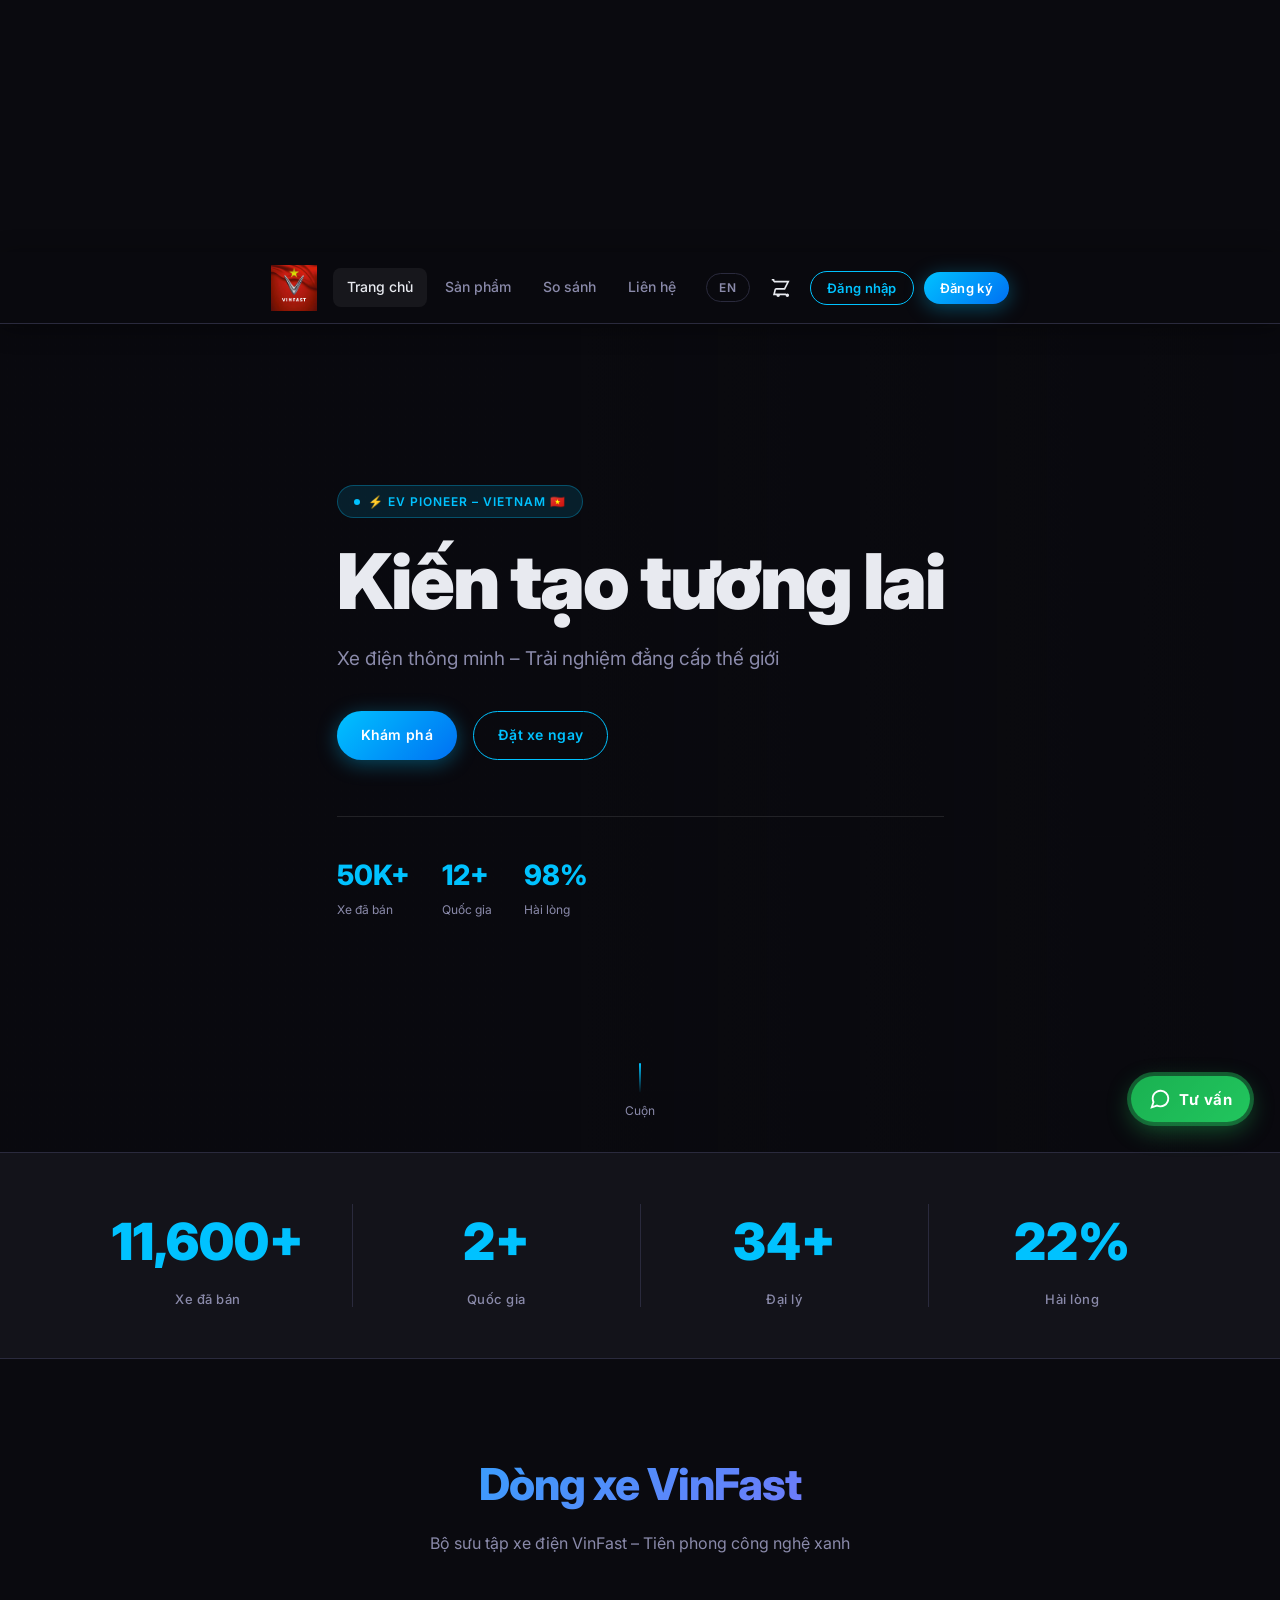
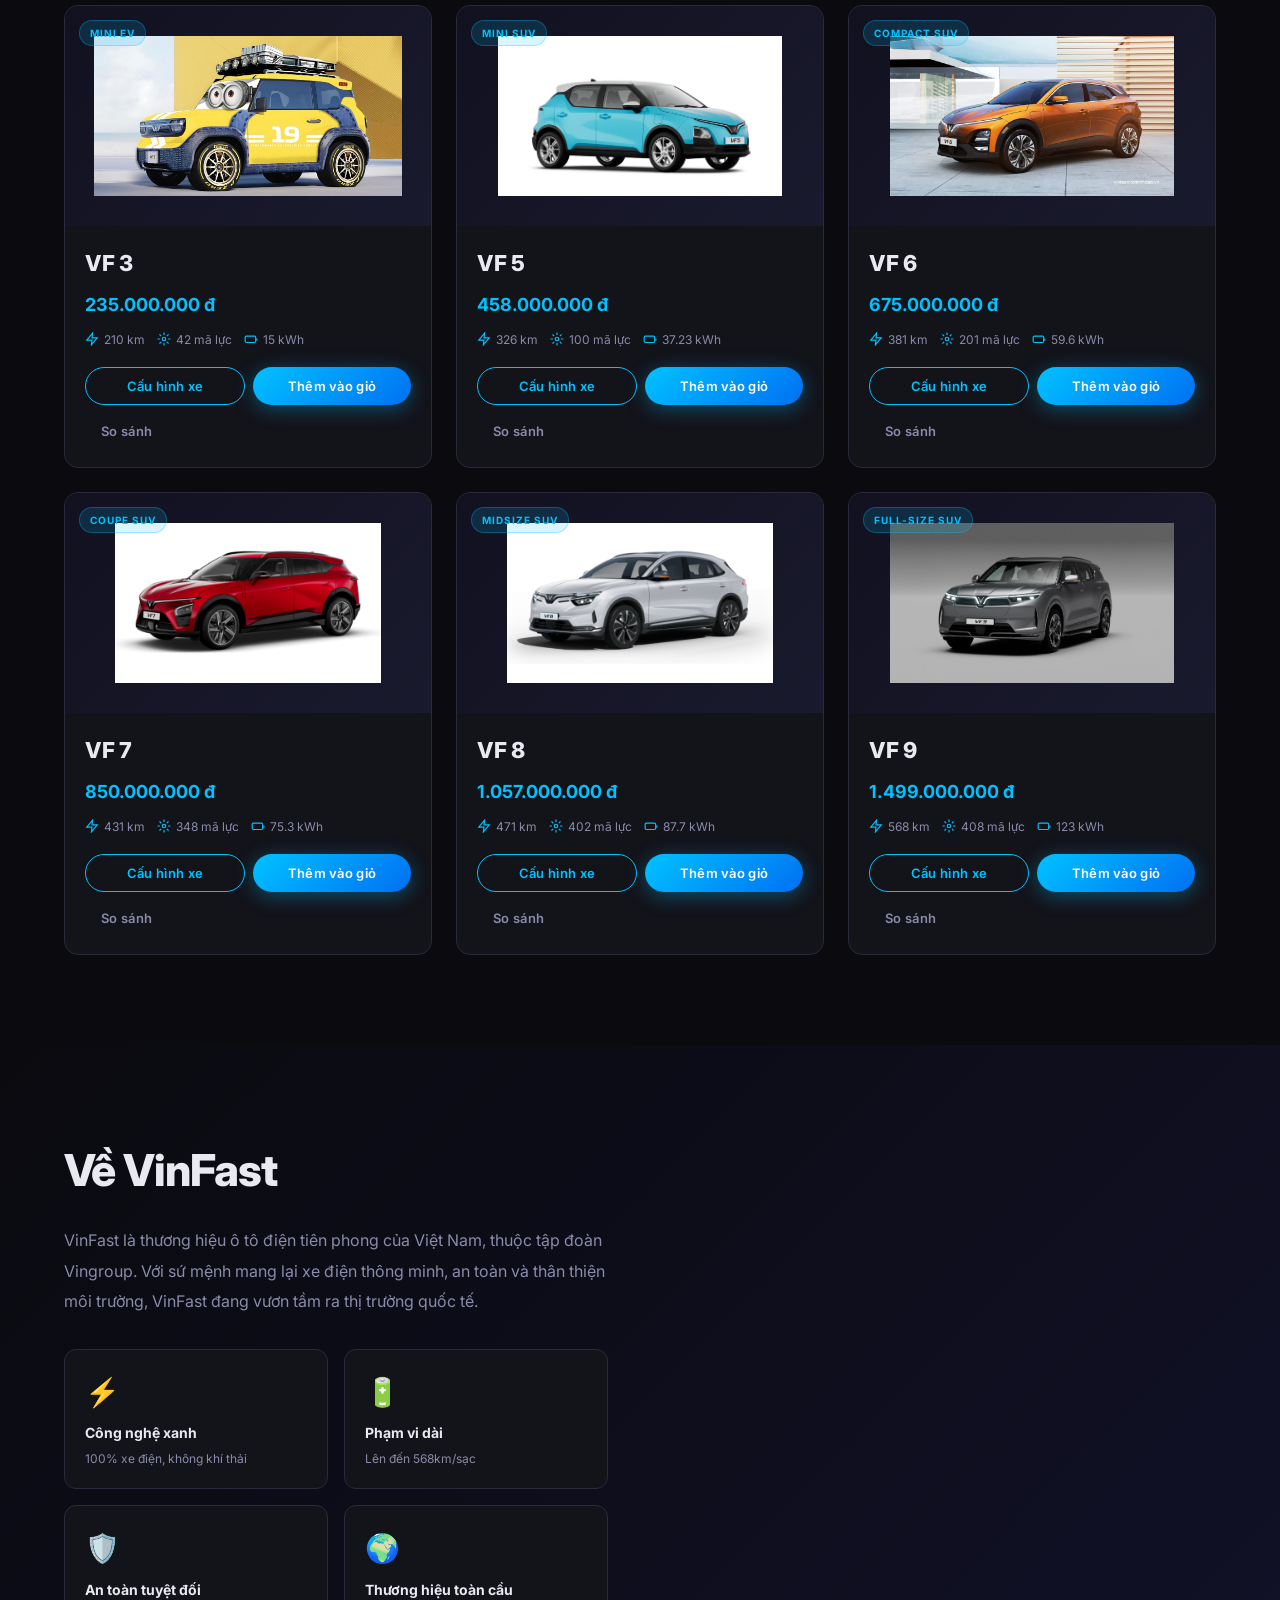
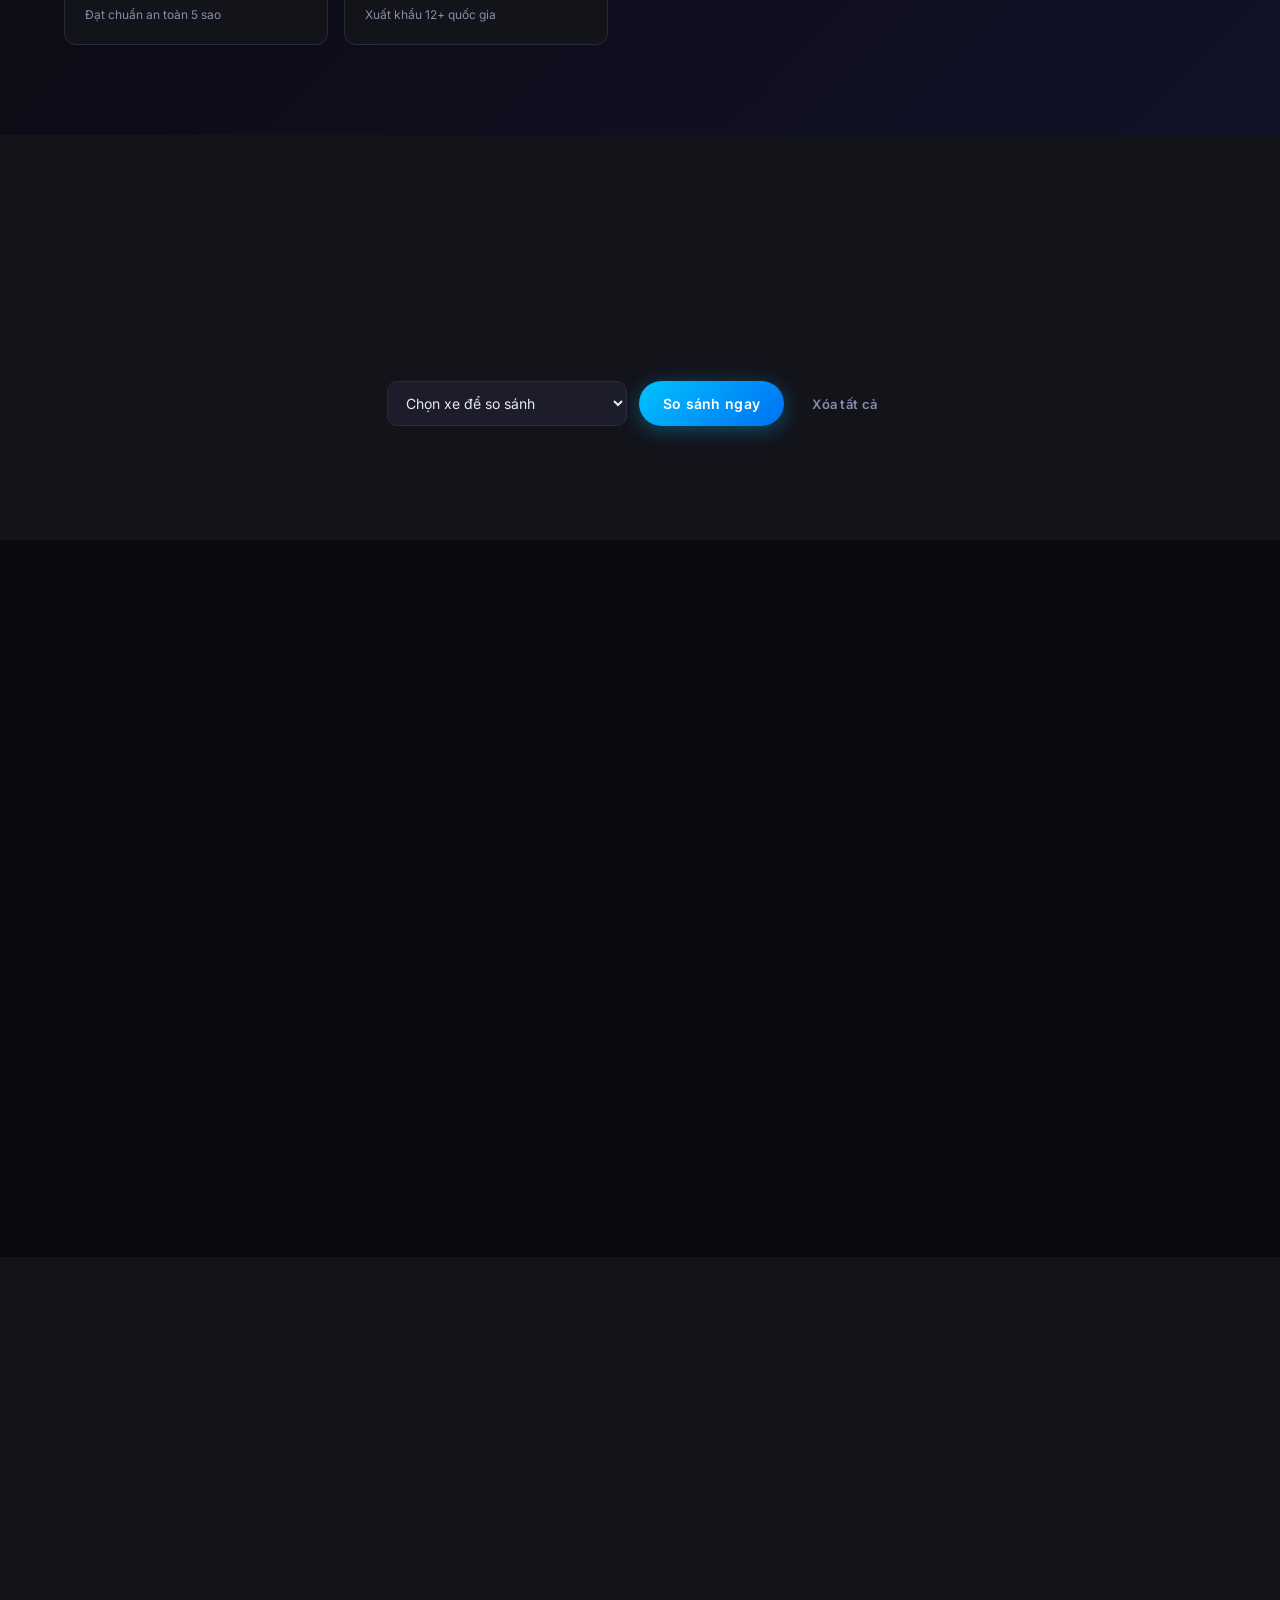
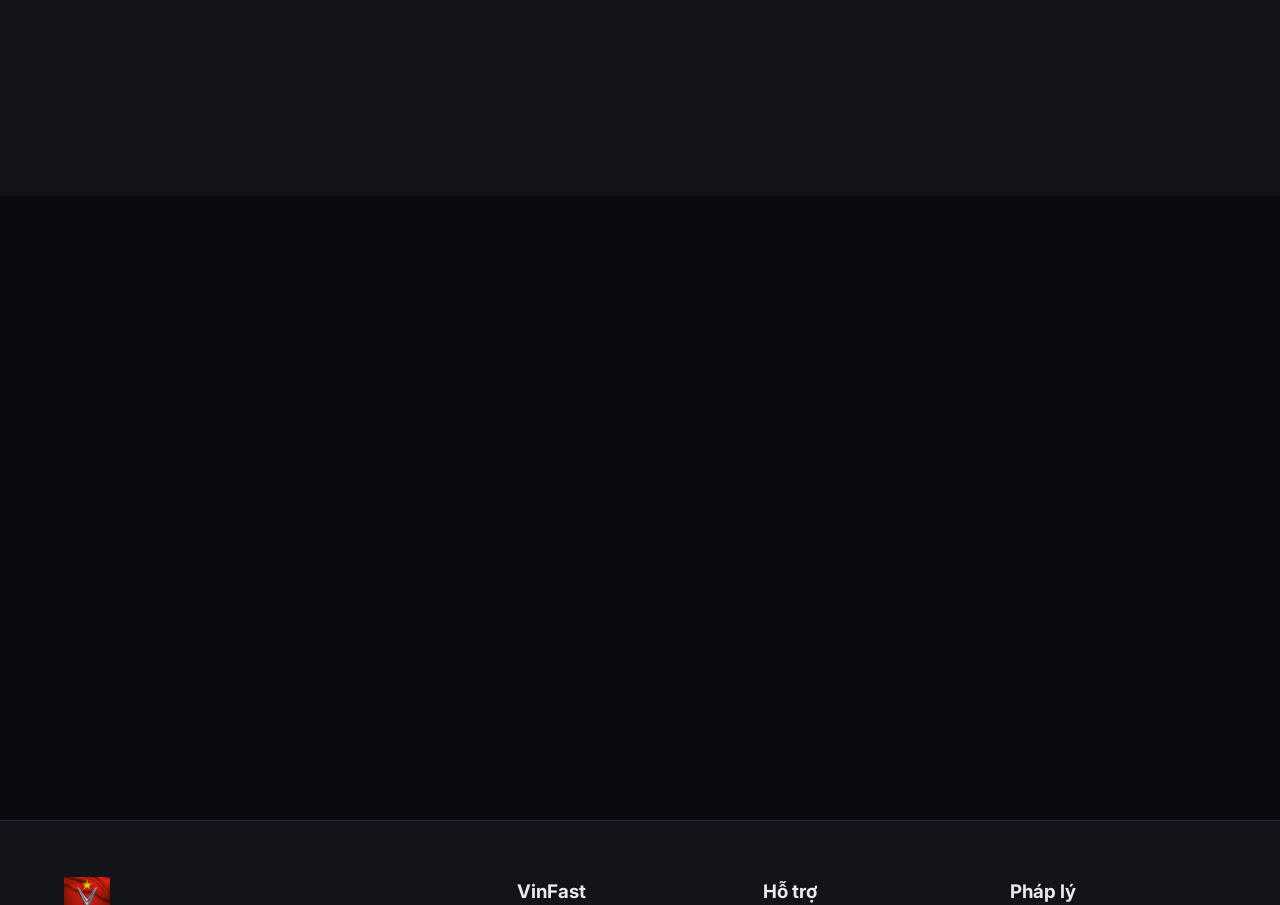
==== commit 3e6e49b2: "Add full multi-language support and resolve lazy-load image warnings" ====
--- a/profile.html
+++ b/profile.html
@@ -230,20 +230,20 @@
           </ul>
         </div>
         <div class="footer-col">
-          <h4>Hỗ trợ</h4>
+          <h4 data-i18n="footer_support">Hỗ trợ</h4>
           <ul>
-            <li><a href="#" data-i18n="footer_support">Trung tâm hỗ trợ</a></li>
-            <li><a href="index.html#testdrive">Lái thử xe</a></li>
-            <li><a href="#">Tìm đại lý</a></li>
-            <li><a href="#">Bảo hành</a></li>
+            <li><a href="#" data-i18n="footer_support_center">Trung tâm hỗ trợ</a></li>
+            <li><a href="index.html#testdrive" data-i18n="footer_testdrive">Lái thử xe</a></li>
+            <li><a href="#" data-i18n="footer_dealers">Tìm đại lý</a></li>
+            <li><a href="#" data-i18n="footer_warranty">Bảo hành</a></li>
           </ul>
         </div>
         <div class="footer-col">
-          <h4>Pháp lý</h4>
+          <h4 data-i18n="footer_legal">Pháp lý</h4>
           <ul>
             <li><a href="#" data-i18n="footer_policy">Chính sách bảo mật</a></li>
             <li><a href="#" data-i18n="footer_terms">Điều khoản sử dụng</a></li>
-            <li><a href="#">Cookie Policy</a></li>
+            <li><a href="#" data-i18n="footer_cookie">Cookie Policy</a></li>
           </ul>
         </div>
       </div>
@@ -357,7 +357,7 @@
           dispName.textContent = newName;
           avatarLtr.textContent = newName.charAt(0).toUpperCase();
 
-          showToast(t('contact_success') || 'Cập nhật thành công!');
+          showToast(t('toast_update_success'));
         });
       }
     });
